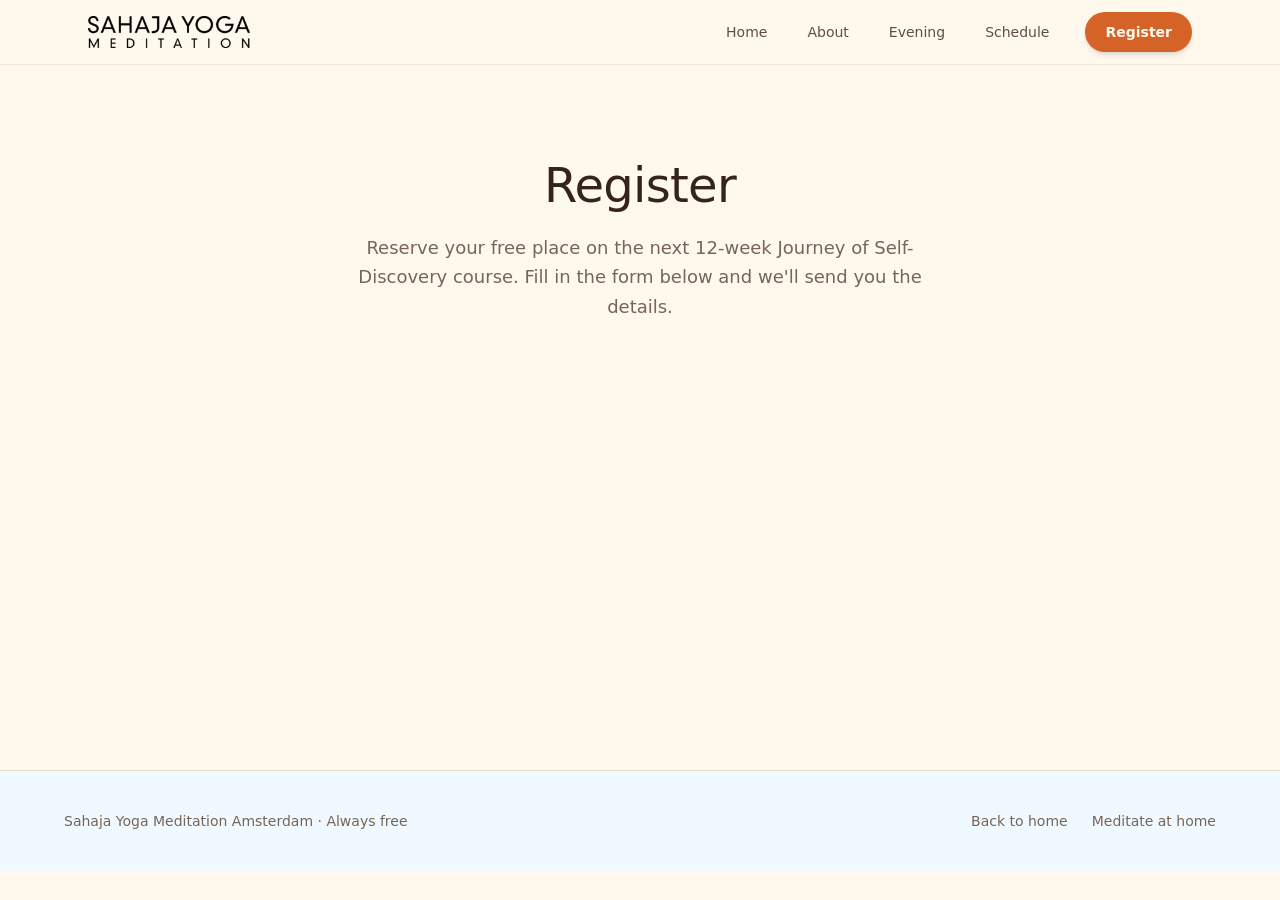
==== register.html @ a7cf0613 "Add register page with embedded form and link to it" ====
<!doctype html>
<html lang="en">
  <head>
    <meta http-equiv="Content-Type" content="text/html; charset=UTF-8" />
    <meta name="viewport" content="width=device-width, initial-scale=1" />
    <link
      rel="stylesheet"
      href="assets/styles-DpWAJzd6.css"
      data-precedence="default"
    />
    <link
      rel="stylesheet"
      href="assets/css2"
      data-precedence="default"
    />
    <title>Register | Journey of Self-Discovery</title>
    <meta name="author" content="Sahaja Yoga Amsterdam" />
    <meta
      name="description"
      content="Reserve your free place on the Journey of Self-Discovery Sahaja Yoga meditation course."
    />
    <link
      rel="icon"
      href="assets/favicon.png"
      type="image/png"
    />
  </head>
  <body>
    <header class="border-b border-border/60 bg-background/95">
      <div class="mx-auto flex max-w-6xl items-center justify-between px-6 py-3">
        <a href="index.html" class="flex items-center"
          ><img
            src="assets/logo-white.png"
            alt="Sahaja Yoga Amsterdam"
            class="h-8 w-auto brightness-0 saturate-100"
        /></a>
        <nav class="hidden items-center gap-8 md:flex">
          <a
            href="index.html"
            class="relative px-1 py-2 text-sm font-medium transition-colors hover:text-primary text-foreground/80"
            >Home</a
          ><a
            href="index.html#about"
            class="relative px-1 py-2 text-sm font-medium transition-colors hover:text-primary text-foreground/80"
            >About</a
          ><a
            href="index.html#evening"
            class="relative px-1 py-2 text-sm font-medium transition-colors hover:text-primary text-foreground/80"
            >Evening</a
          ><a
            href="index.html#schedule"
            class="relative px-1 py-2 text-sm font-medium transition-colors hover:text-primary text-foreground/80"
            >Schedule</a
          ><a
            href="register.html"
            class="rounded-full bg-primary px-5 py-2.5 text-sm font-semibold text-primary-foreground shadow-md transition hover:brightness-110"
            >Register</a
          >
        </nav>
        <button
          id="menu-button"
          type="button"
          aria-label="Open menu"
          aria-expanded="false"
          class="md:hidden rounded-md p-2 transition-colors text-foreground hover:bg-muted"
        >
          <svg
            class="h-6 w-6"
            fill="none"
            viewBox="0 0 24 24"
            stroke="currentColor"
            stroke-width="2"
          >
            <path
              stroke-linecap="round"
              stroke-linejoin="round"
              d="M4 6h16M4 12h16M4 18h16"
            ></path>
          </svg>
        </button>
      </div>
      <div
        id="mobile-menu"
        class="hidden border-t border-border/60 bg-background/98 px-6 py-4 md:hidden"
      >
        <nav class="flex flex-col gap-4">
          <a
            href="index.html"
            class="text-base font-medium text-foreground/90 transition-colors hover:text-primary"
            >Home</a
          ><a
            href="index.html#about"
            class="text-base font-medium text-foreground/90 transition-colors hover:text-primary"
            >About</a
          ><a
            href="index.html#evening"
            class="text-base font-medium text-foreground/90 transition-colors hover:text-primary"
            >Evening</a
          ><a
            href="index.html#schedule"
            class="text-base font-medium text-foreground/90 transition-colors hover:text-primary"
            >Schedule</a
          ><a
            href="register.html"
            class="mt-2 inline-flex items-center justify-center rounded-full bg-primary px-5 py-3 text-base font-semibold text-primary-foreground shadow-md transition hover:brightness-110"
            >Register — it's free</a
          >
        </nav>
      </div>
    </header>
    <main>
      <section class="band-warm px-6 py-24">
        <div class="mx-auto max-w-3xl text-center">
          <h1 class="text-4xl font-light sm:text-5xl">Register</h1>
          <p
            class="mx-auto mt-6 max-w-xl text-lg font-light leading-relaxed text-muted-foreground"
          >
            Reserve your free place on the next 12-week Journey of Self-Discovery
            course. Fill in the form below and we'll send you the details.
          </p>
          <div class="mt-12">
            <iframe
              width="540"
              height="305"
              src="https://8866df56.sibforms.com/v2/serve/[base64]"
              frameborder="0"
              scrolling="auto"
              allowfullscreen
              style="display: block;margin-left: auto;margin-right: auto;max-width: 100%;"
            ></iframe>
          </div>
        </div>
      </section>
      <footer class="band-cool border-t border-border px-6 py-10">
        <div
          class="mx-auto flex max-w-6xl flex-col gap-6 text-sm text-muted-foreground sm:flex-row sm:flex-wrap sm:items-center sm:justify-between"
        >
          <p>Sahaja Yoga Meditation Amsterdam · Always free</p>
          <div class="flex flex-wrap items-center gap-x-6 gap-y-2">
            <a href="index.html" class="hover:text-primary">Back to home</a
            ><a
              href="https://wemeditate.com/"
              target="_blank"
              rel="noreferrer"
              class="hover:text-primary"
              >Meditate at home</a
            >
          </div>
        </div>
      </footer>
    </main>
    <script>
      (function () {
        var btn = document.getElementById("menu-button");
        var menu = document.getElementById("mobile-menu");
        if (!btn || !menu) return;

        function render() {
          var open = !menu.classList.contains("hidden");
          btn.setAttribute("aria-expanded", String(open));
          btn.setAttribute("aria-label", open ? "Close menu" : "Open menu");
          var path = btn.querySelector("path");
          if (path) {
            path.setAttribute(
              "d",
              open ? "M6 18L18 6M6 6l12 12" : "M4 6h16M4 12h16M4 18h16"
            );
          }
        }

        btn.addEventListener("click", function () {
          menu.classList.toggle("hidden");
          render();
        });

        menu.querySelectorAll("a").forEach(function (link) {
          link.addEventListener("click", function () {
            menu.classList.add("hidden");
            render();
          });
        });
      })();
    </script>
  </body>
</html>
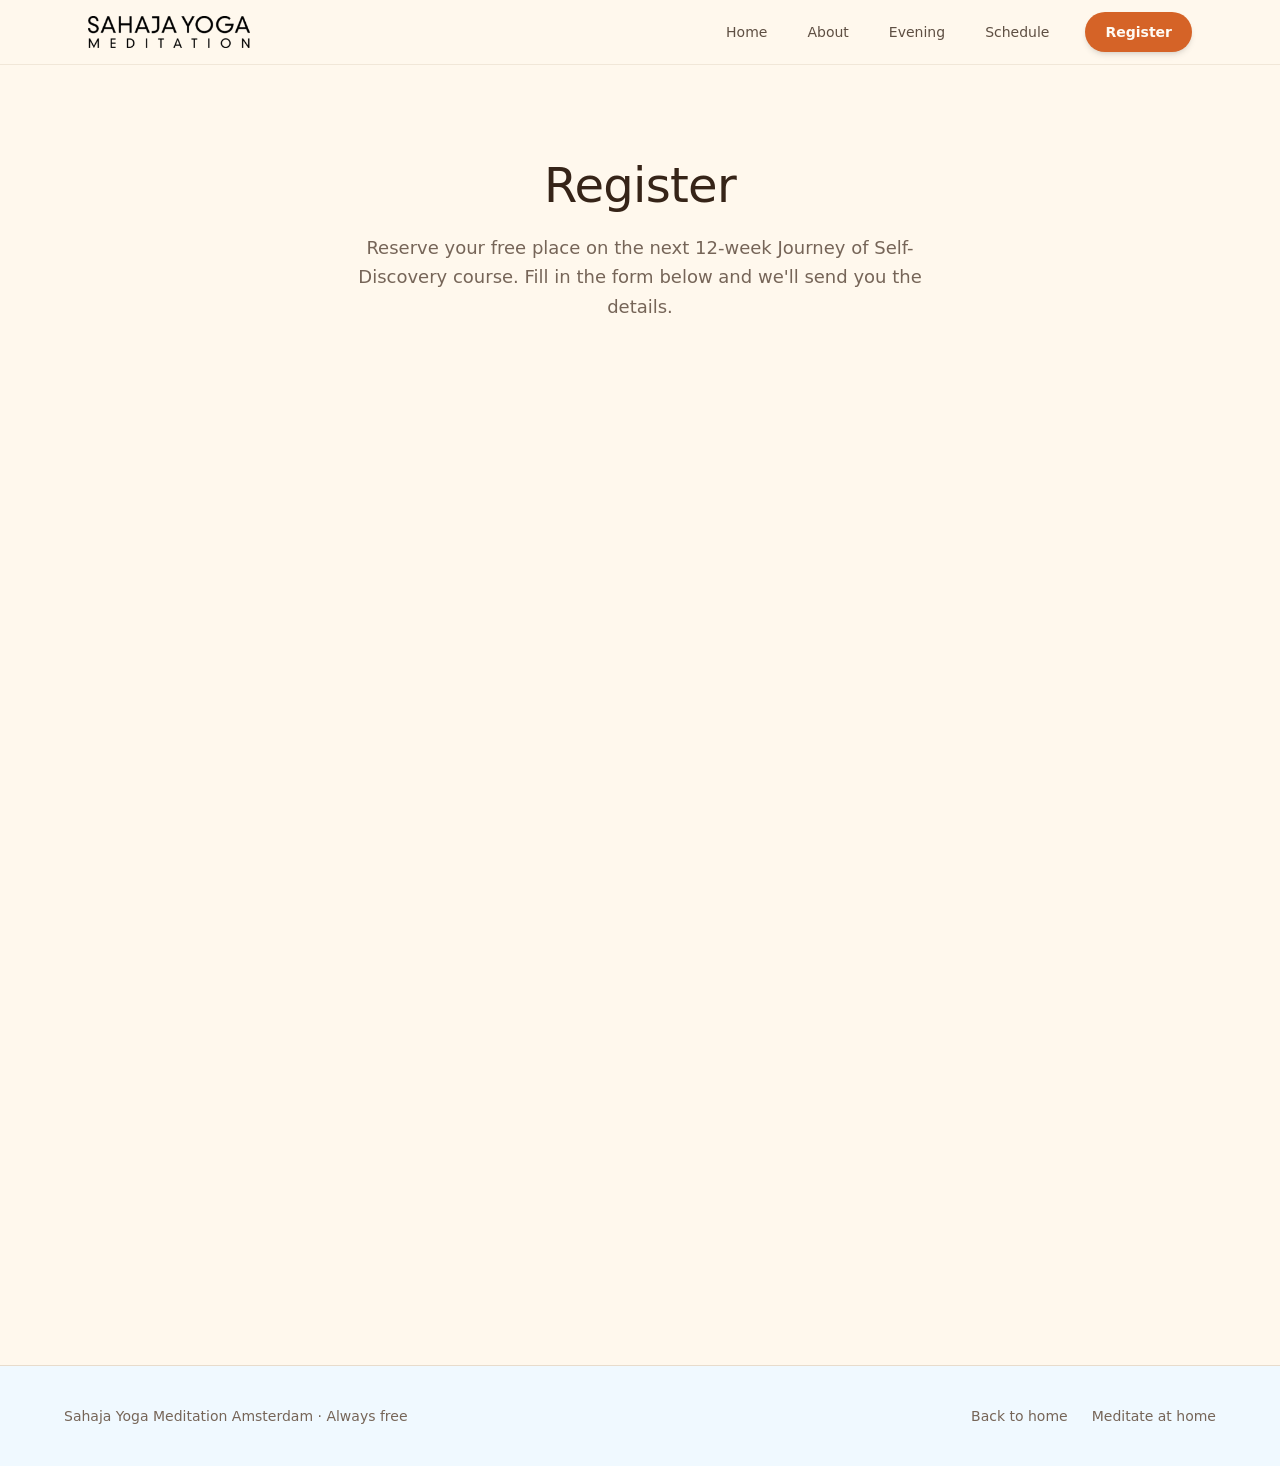
==== commit ef3ff427: "Increase registration form iframe height" ====
--- a/register.html
+++ b/register.html
@@ -121,7 +121,7 @@
           <div class="mt-12">
             <iframe
               width="540"
-              height="305"
+              height="900"
               src="https://8866df56.sibforms.com/v2/serve/[base64]"
               frameborder="0"
               scrolling="auto"
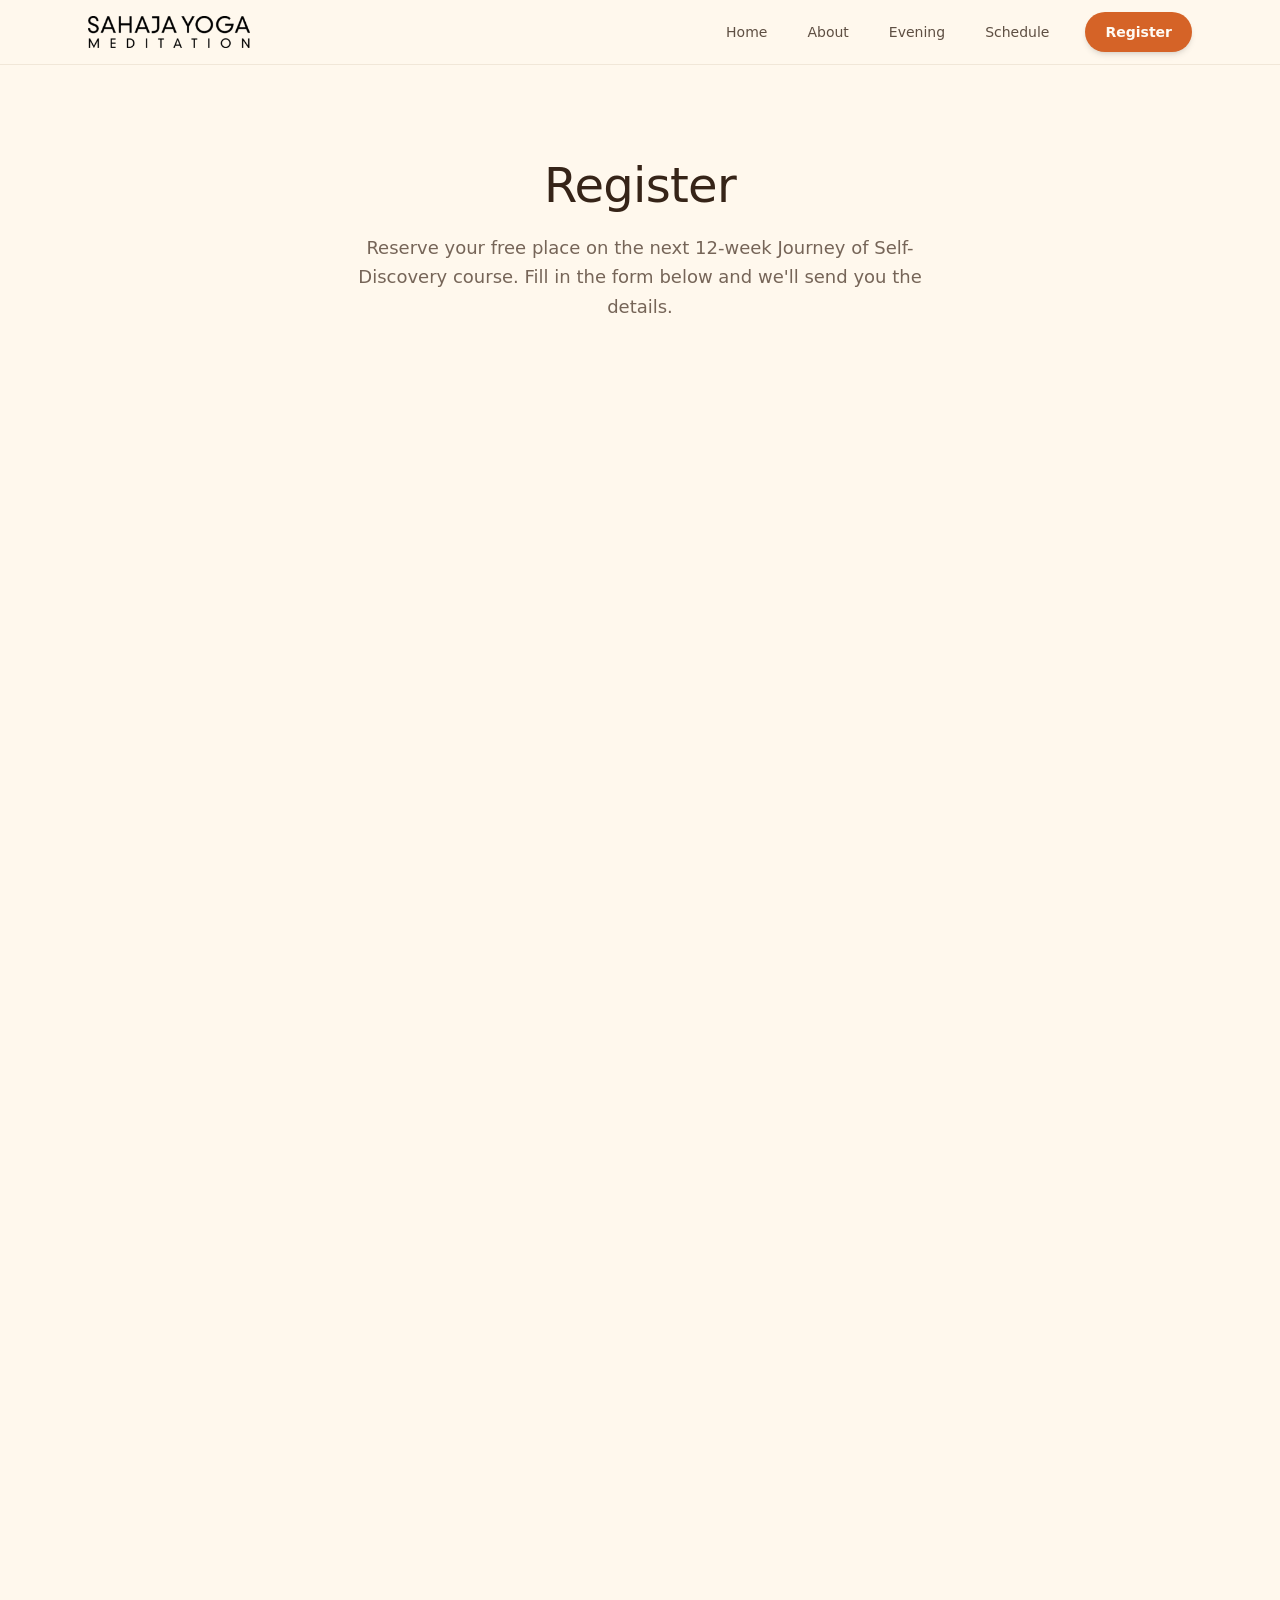
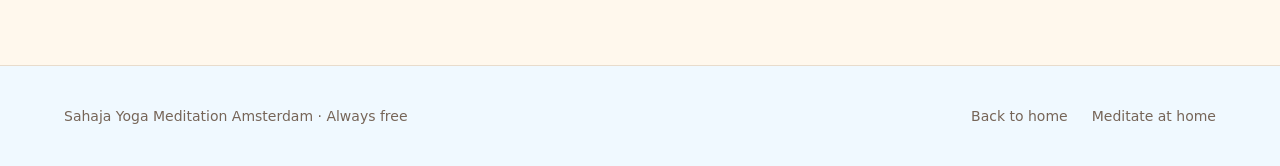
==== commit ed90afe5: "Further increase registration form iframe height" ====
--- a/register.html
+++ b/register.html
@@ -121,7 +121,7 @@
           <div class="mt-12">
             <iframe
               width="540"
-              height="900"
+              height="1200"
               src="https://8866df56.sibforms.com/v2/serve/[base64]"
               frameborder="0"
               scrolling="auto"
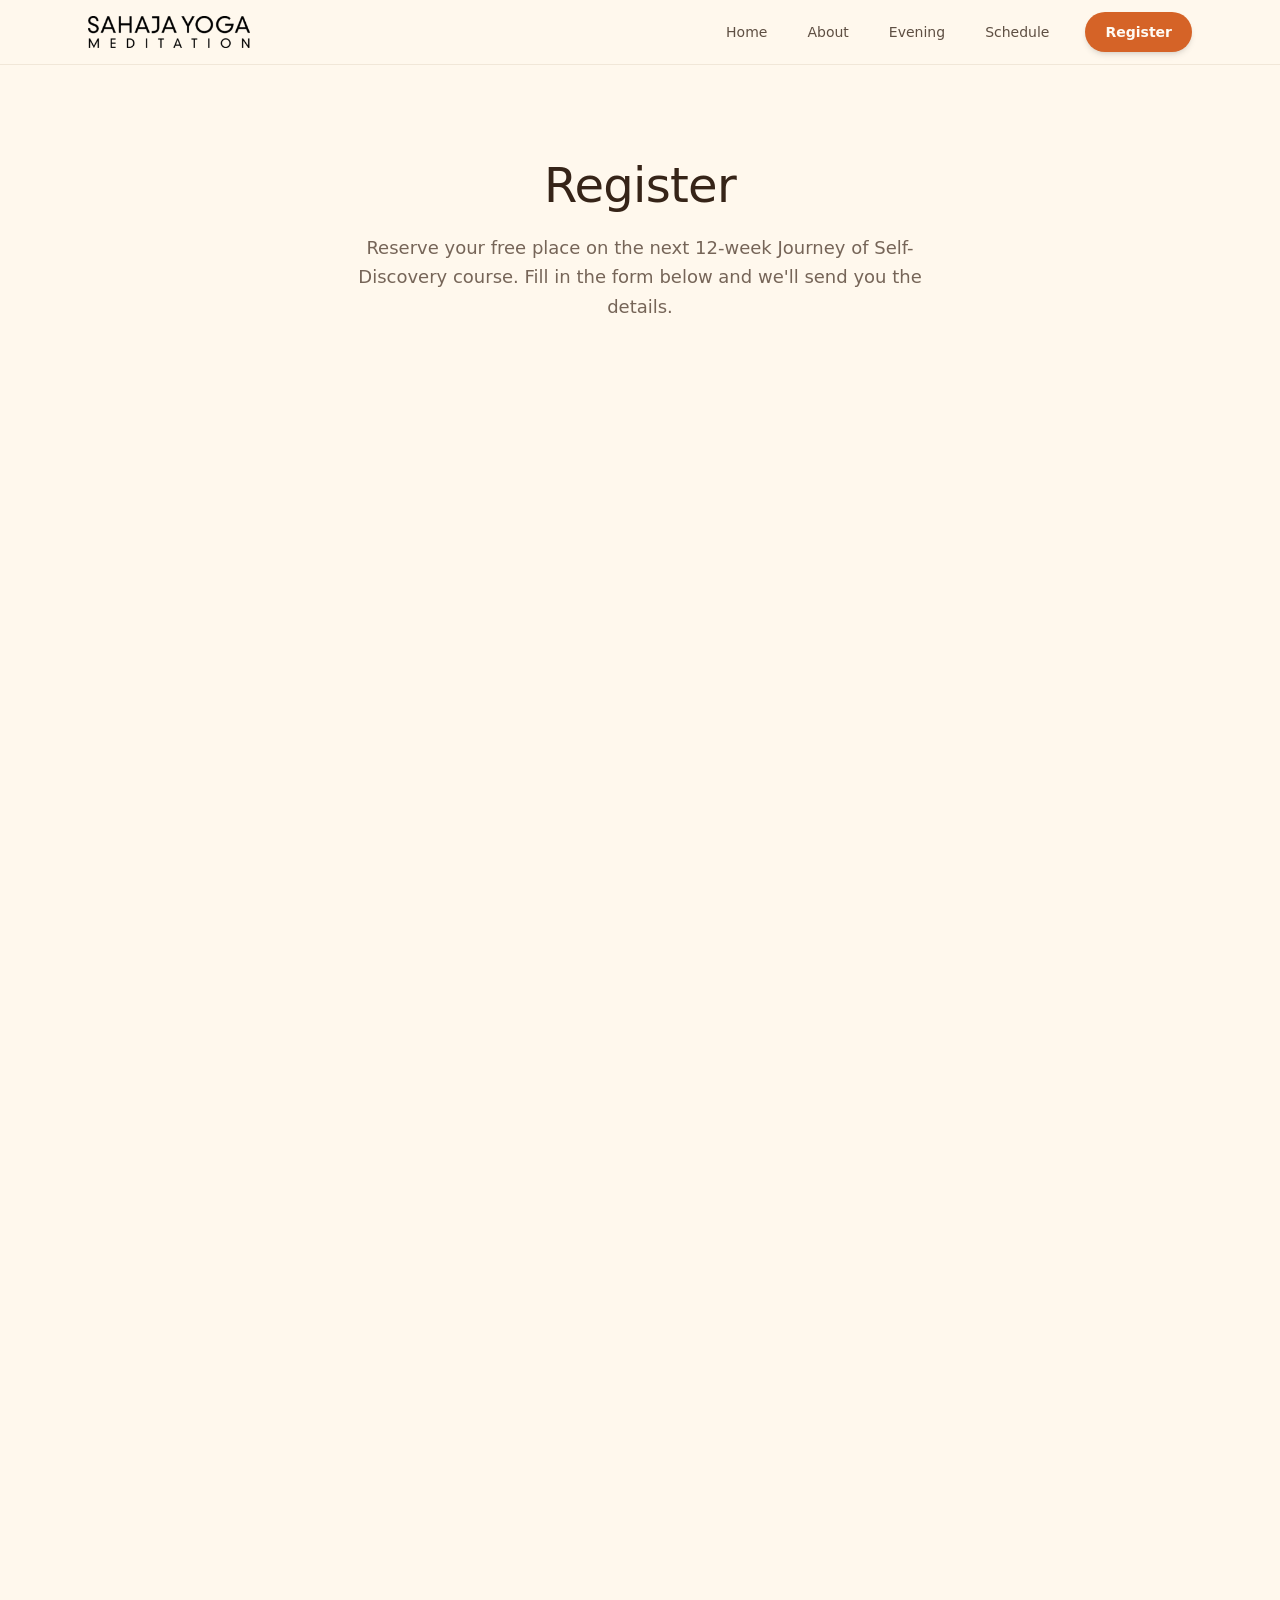
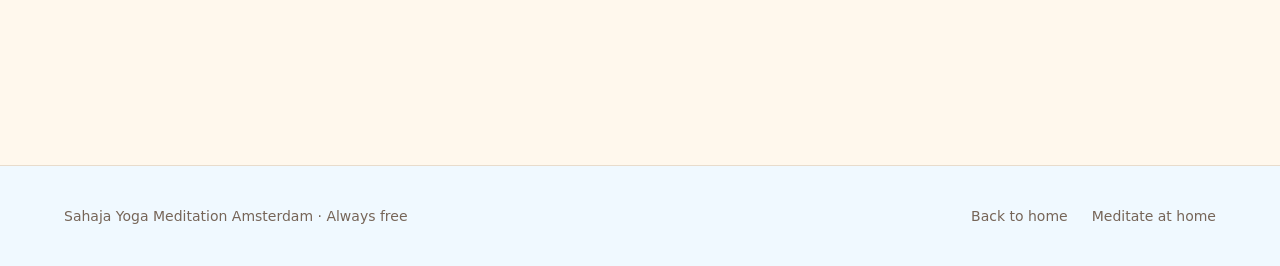
==== commit 4ca05a7e: "Increase registration form iframe height to 1300" ====
--- a/register.html
+++ b/register.html
@@ -121,7 +121,7 @@
           <div class="mt-12">
             <iframe
               width="540"
-              height="1200"
+              height="1300"
               src="https://8866df56.sibforms.com/v2/serve/[base64]"
               frameborder="0"
               scrolling="auto"
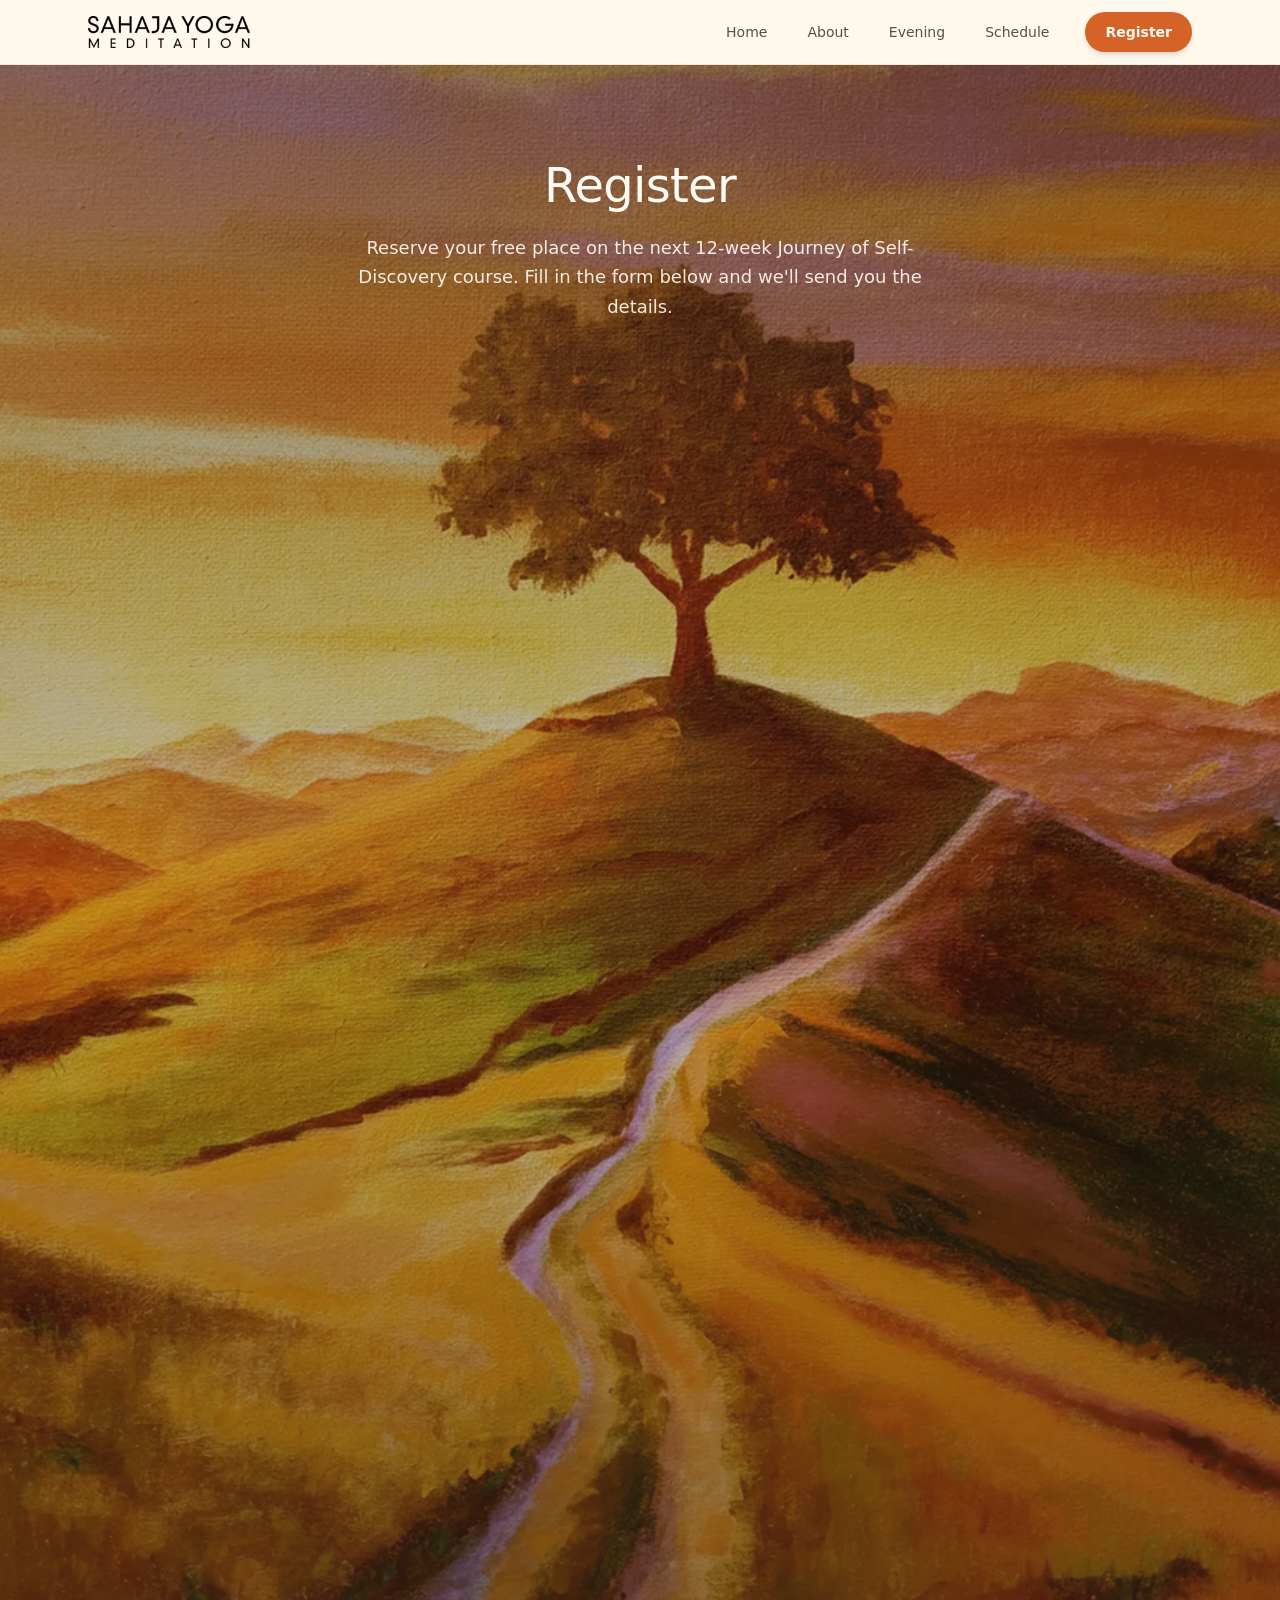
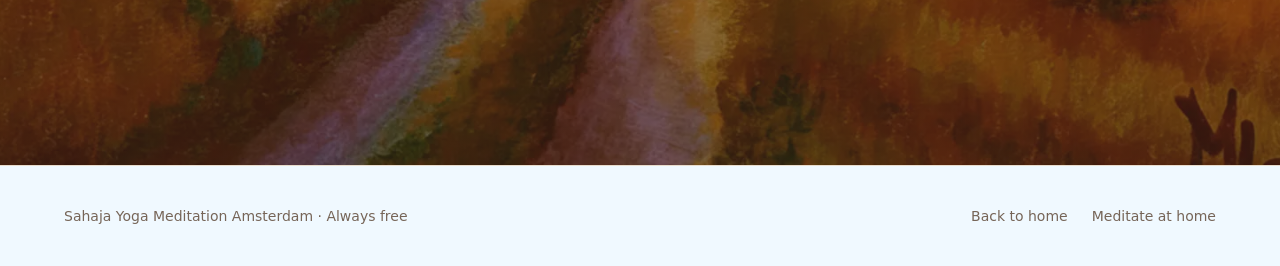
==== commit add4a038: "Use hero background image on register page" ====
--- a/register.html
+++ b/register.html
@@ -109,11 +109,21 @@
       </div>
     </header>
     <main>
-      <section class="band-warm px-6 py-24">
-        <div class="mx-auto max-w-3xl text-center">
-          <h1 class="text-4xl font-light sm:text-5xl">Register</h1>
+      <section class="relative isolate overflow-hidden">
+        <img
+          src="assets/20250915_112539_2.webp"
+          alt="Painting of a lone tree on a hill at sunset with a winding path"
+          class="absolute inset-0 h-full w-full object-cover object-top"
+        />
+        <div
+          class="absolute inset-0 bg-gradient-to-b from-foreground/50 via-foreground/25 to-foreground/60"
+        ></div>
+        <div class="relative mx-auto max-w-3xl px-6 py-24 text-center">
+          <h1 class="text-4xl font-light text-primary-foreground sm:text-5xl">
+            Register
+          </h1>
           <p
-            class="mx-auto mt-6 max-w-xl text-lg font-light leading-relaxed text-muted-foreground"
+            class="mx-auto mt-6 max-w-xl text-lg font-light leading-relaxed text-primary-foreground/90"
           >
             Reserve your free place on the next 12-week Journey of Self-Discovery
             course. Fill in the form below and we'll send you the details.
